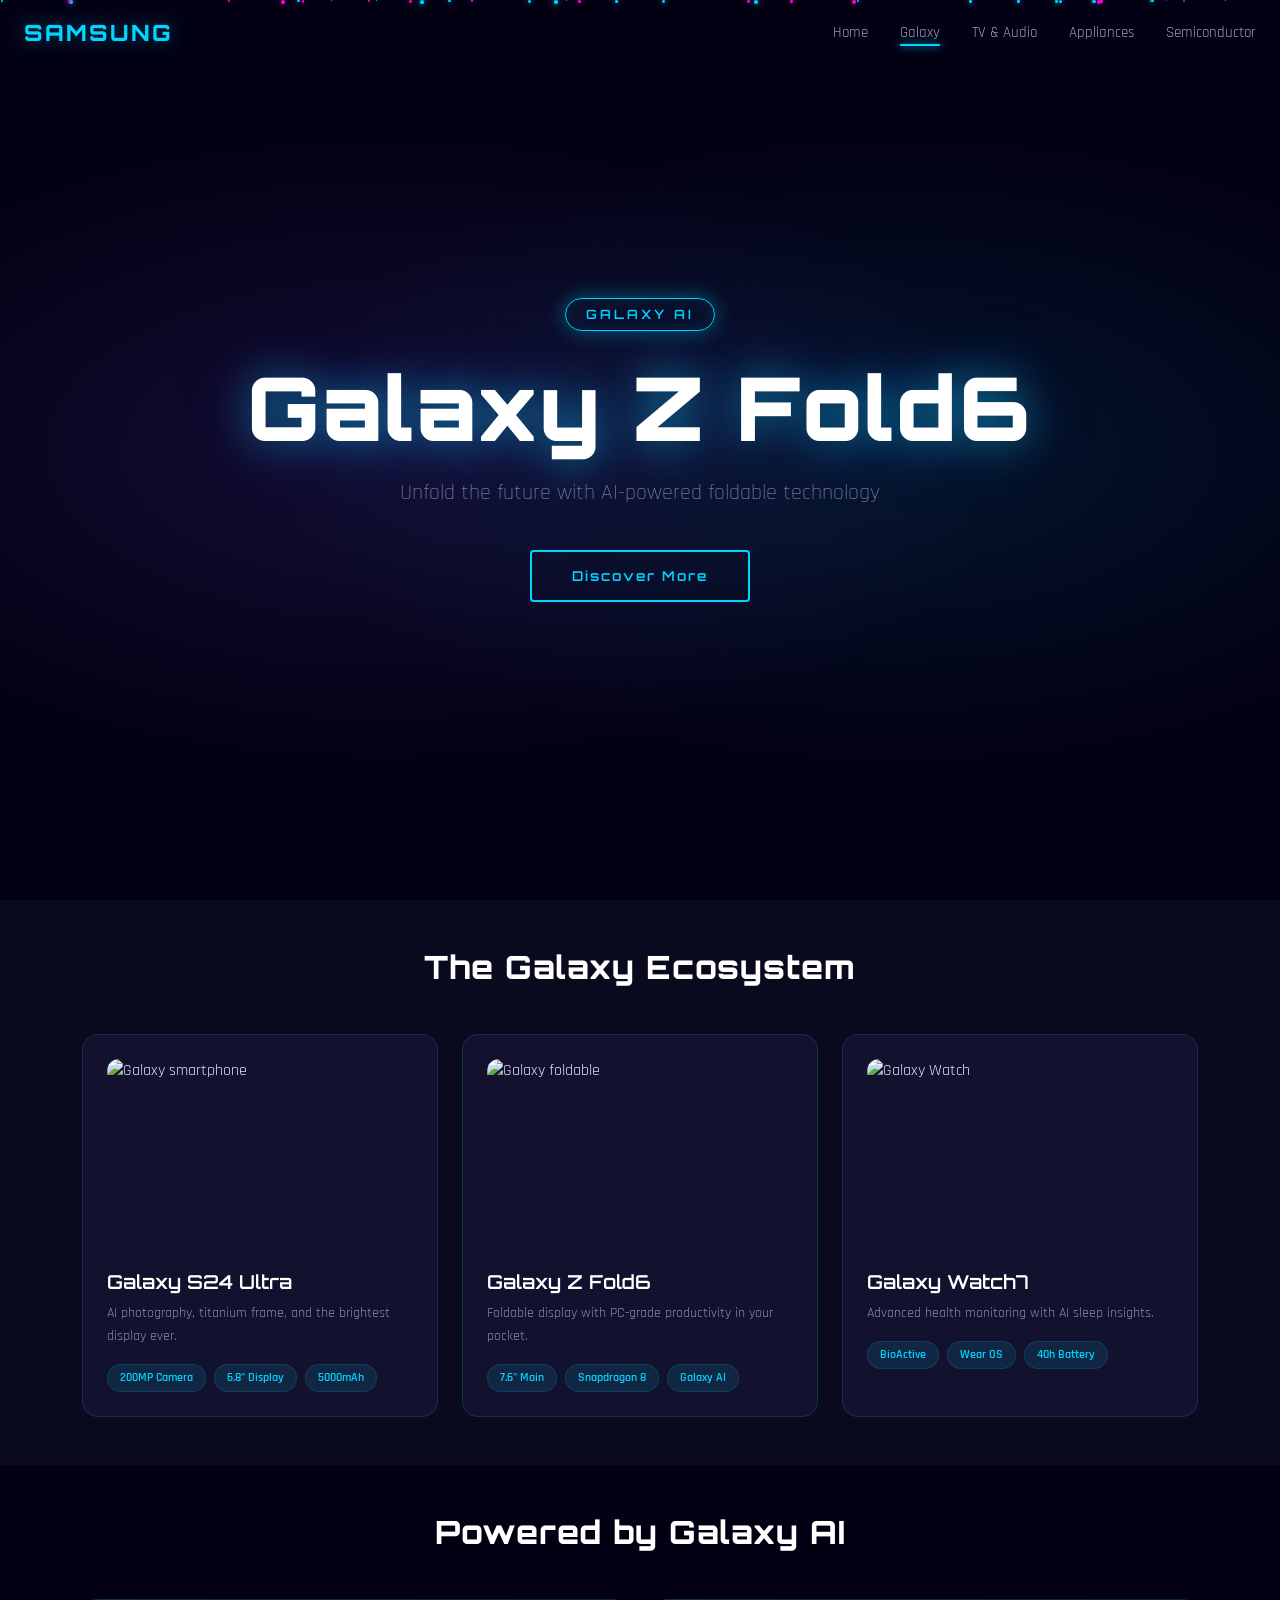
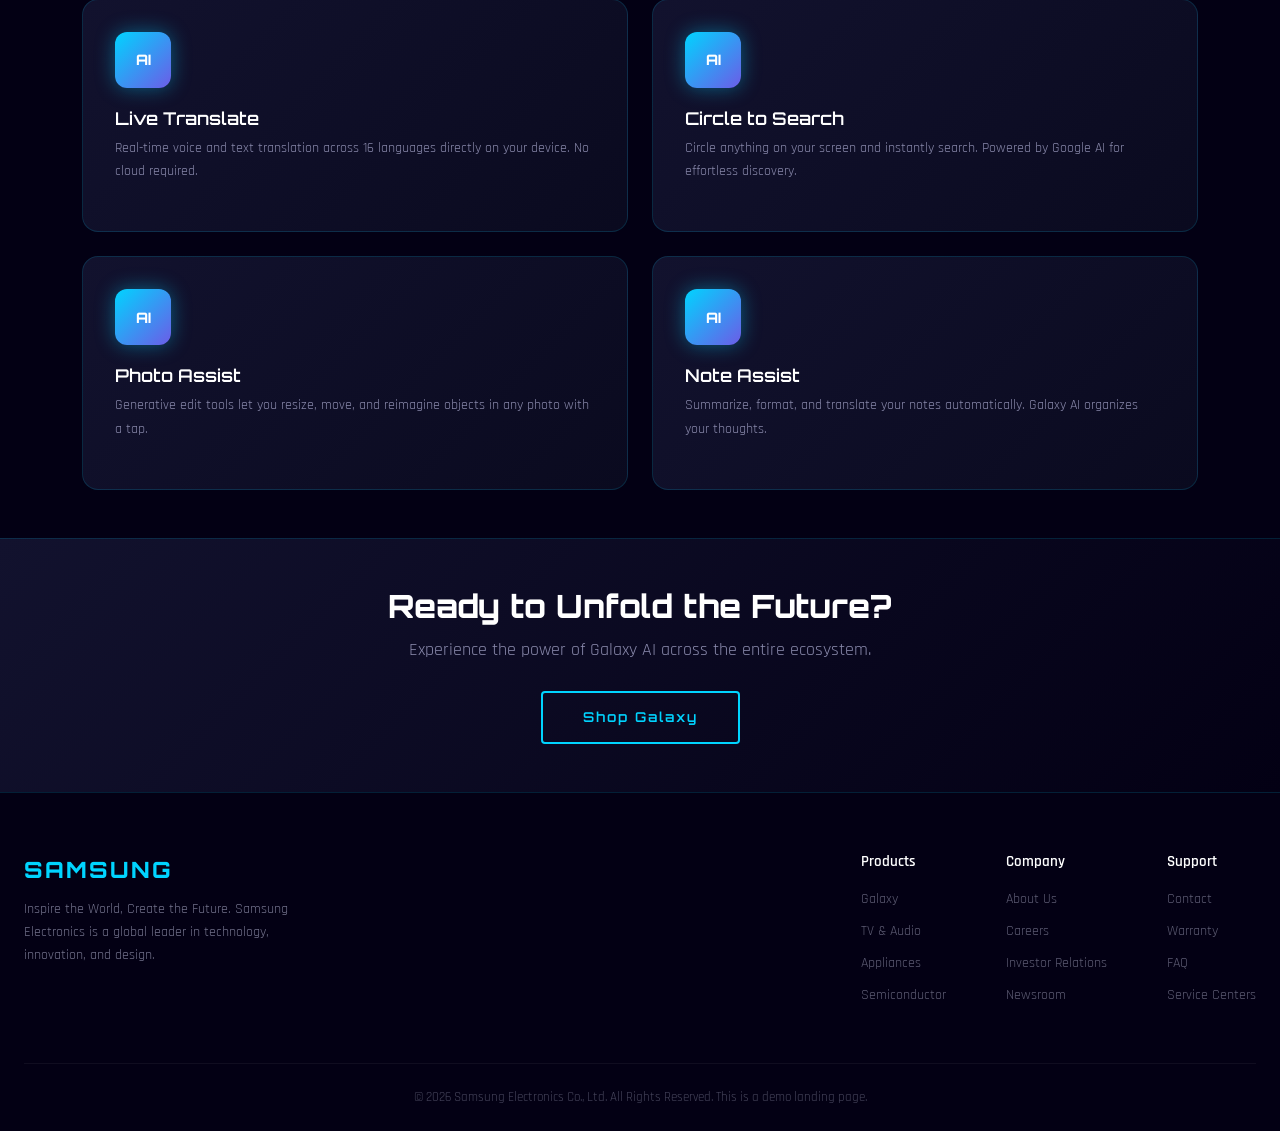
==== galaxy.html @ de54663b "Add files via upload" ====
<!doctype html>
<html lang="en">
  <head>
    <meta charset="UTF-8" />
    <link rel="icon" type="image/svg+xml" href="/vite.svg" />
    <meta name="viewport" content="width=device-width, initial-scale=1.0" />
    <title>Samsung | Galaxy</title>
    <link href="https://cdn.jsdelivr.net/npm/bootstrap@5.3.3/dist/css/bootstrap.min.css" rel="stylesheet" />
    <link href="https://fonts.googleapis.com/css2?family=Orbitron:wght@400;600;800;900&family=Rajdhani:wght@300;400;600&display=swap" rel="stylesheet" />
    <link rel="stylesheet" href="/styles/galaxy.css" />
  </head>
  <body>
    <div id="navbar"></div>

    <section class="galaxy-hero">
      <div class="galaxy-hero-bg"></div>
      <div class="galaxy-particles" id="particles"></div>
      <div class="galaxy-hero-content container">
        <div class="galaxy-tag animate-fade-up">GALAXY AI</div>
        <h1 class="galaxy-title animate-fade-up delay-1">Galaxy Z Fold6</h1>
        <p class="galaxy-subtitle animate-fade-up delay-2">Unfold the future with AI-powered foldable technology</p>
        <div class="galaxy-cta animate-fade-up delay-3">
          <button class="btn-galaxy-primary" id="discoverBtn">Discover More</button>
        </div>
      </div>
    </section>

    <section class="galaxy-devices py-5">
      <div class="container">
        <h2 class="galaxy-section-title text-center mb-5 reveal" data-page="galaxy">The Galaxy Ecosystem</h2>
        <div class="row g-4">
          <div class="col-lg-4 col-md-6">
            <div class="device-card reveal" data-page="galaxy">
              <div class="device-card-glow"></div>
              <div class="device-image-wrapper">
                <img src="https://images.pexels.com/photos/1447254/pexels-photo-1447254.jpeg?auto=compress&cs=tinysrgb&w=600" alt="Galaxy smartphone" />
              </div>
              <h3>Galaxy S24 Ultra</h3>
              <p>AI photography, titanium frame, and the brightest display ever.</p>
              <div class="device-specs">
                <span>200MP Camera</span>
                <span>6.8" Display</span>
                <span>5000mAh</span>
              </div>
            </div>
          </div>
          <div class="col-lg-4 col-md-6">
            <div class="device-card reveal" data-page="galaxy">
              <div class="device-card-glow"></div>
              <div class="device-image-wrapper">
                <img src="https://images.pexels.com/photos/1350462/pexels-photo-1350462.jpeg?auto=compress&cs=tinysrgb&w=600" alt="Galaxy foldable" />
              </div>
              <h3>Galaxy Z Fold6</h3>
              <p>Foldable display with PC-grade productivity in your pocket.</p>
              <div class="device-specs">
                <span>7.6" Main</span>
                <span>Snapdragon 8</span>
                <span>Galaxy AI</span>
              </div>
            </div>
          </div>
          <div class="col-lg-4 col-md-6">
            <div class="device-card reveal" data-page="galaxy">
              <div class="device-card-glow"></div>
              <div class="device-image-wrapper">
                <img src="https://images.pexels.com/photos/51011/pexels-photo-51011.jpeg?auto=compress&cs=tinysrgb&w=600" alt="Galaxy Watch" />
              </div>
              <h3>Galaxy Watch7</h3>
              <p>Advanced health monitoring with AI sleep insights.</p>
              <div class="device-specs">
                <span>BioActive</span>
                <span>Wear OS</span>
                <span>40h Battery</span>
              </div>
            </div>
          </div>
        </div>
      </div>
    </section>

    <section class="galaxy-features py-5">
      <div class="container">
        <h2 class="galaxy-section-title text-center mb-5 reveal" data-page="galaxy">Powered by Galaxy AI</h2>
        <div class="row g-4">
          <div class="col-md-6">
            <div class="feature-panel reveal" data-page="galaxy">
              <div class="feature-icon">AI</div>
              <h3>Live Translate</h3>
              <p>Real-time voice and text translation across 16 languages directly on your device. No cloud required.</p>
            </div>
          </div>
          <div class="col-md-6">
            <div class="feature-panel reveal" data-page="galaxy">
              <div class="feature-icon">AI</div>
              <h3>Circle to Search</h3>
              <p>Circle anything on your screen and instantly search. Powered by Google AI for effortless discovery.</p>
            </div>
          </div>
          <div class="col-md-6">
            <div class="feature-panel reveal" data-page="galaxy">
              <div class="feature-icon">AI</div>
              <h3>Photo Assist</h3>
              <p>Generative edit tools let you resize, move, and reimagine objects in any photo with a tap.</p>
            </div>
          </div>
          <div class="col-md-6">
            <div class="feature-panel reveal" data-page="galaxy">
              <div class="feature-icon">AI</div>
              <h3>Note Assist</h3>
              <p>Summarize, format, and translate your notes automatically. Galaxy AI organizes your thoughts.</p>
            </div>
          </div>
        </div>
      </div>
    </section>

    <section class="galaxy-cta-banner py-5">
      <div class="container text-center">
        <h2 class="reveal" data-page="galaxy">Ready to Unfold the Future?</h2>
        <p class="reveal" data-page="galaxy">Experience the power of Galaxy AI across the entire ecosystem.</p>
        <button class="btn-galaxy-primary reveal" data-page="galaxy" id="ctaBannerBtn">Shop Galaxy</button>
      </div>
    </section>

    <div id="footer"></div>
    <script type="module" src="/scripts/galaxy.js"></script>
  </body>
</html>
---- styles/galaxy.css ----
/* ===== GALAXY PAGE - Dark Futuristic Theme ===== */
:root {
  --galaxy-bg: #030014;
  --galaxy-surface: #0a0a1f;
  --galaxy-surface-2: #12122e;
  --galaxy-primary: #00d4ff;
  --galaxy-primary-glow: rgba(0, 212, 255, 0.4);
  --galaxy-accent: #ff00d4;
  --galaxy-accent-glow: rgba(255, 0, 212, 0.3);
  --galaxy-purple: #6c5ce7;
  --galaxy-text: #e0e0ff;
  --galaxy-text-dim: #8888aa;
  --galaxy-border: rgba(0, 212, 255, 0.15);
  --galaxy-success: #00e676;
  --galaxy-warning: #ffab00;
  --galaxy-error: #ff1744;
  --galaxy-neutral-100: #1a1a2e;
  --galaxy-neutral-200: #16213e;
  --galaxy-neutral-300: #0f3460;
  --galaxy-neutral-400: #533483;
  --galaxy-neutral-500: #2a2a4a;
  --galaxy-neutral-600: #1e1e38;
  --galaxy-neutral-700: #15152b;
  --galaxy-neutral-800: #0d0d1f;
  --galaxy-neutral-900: #030014;
}

* { margin: 0; padding: 0; box-sizing: border-box; }

body {
  font-family: 'Rajdhani', sans-serif;
  background-color: var(--galaxy-bg);
  color: var(--galaxy-text);
  overflow-x: hidden;
}

/* ===== NAVBAR ===== */
.samsung-navbar {
  position: fixed;
  top: 0;
  left: 0;
  width: 100%;
  z-index: 1000;
  padding: 16px 0;
  transition: all 0.4s ease;
  background: transparent;
}

.samsung-navbar.scrolled {
  background: rgba(3, 0, 20, 0.9);
  backdrop-filter: blur(16px);
  border-bottom: 1px solid var(--galaxy-border);
  padding: 8px 0;
}

.samsung-navbar .nav-container {
  display: flex;
  justify-content: space-between;
  align-items: center;
  max-width: 1280px;
  margin: 0 auto;
  padding: 0 24px;
}

.samsung-navbar .nav-logo {
  font-family: 'Orbitron', sans-serif;
  font-size: 1.4rem;
  font-weight: 800;
  color: var(--galaxy-primary);
  text-decoration: none;
  letter-spacing: 2px;
  text-shadow: 0 0 20px var(--galaxy-primary-glow);
}

.samsung-navbar .nav-links {
  display: flex;
  gap: 32px;
  align-items: center;
  list-style: none;
  margin: 0;
}

.samsung-navbar .nav-links a {
  color: rgba(224, 224, 255, 0.7);
  text-decoration: none;
  font-size: 0.95rem;
  font-weight: 400;
  transition: all 0.3s ease;
  position: relative;
}

.samsung-navbar .nav-links a:hover {
  color: var(--galaxy-primary);
  text-shadow: 0 0 10px var(--galaxy-primary-glow);
}

.samsung-navbar .nav-links a::after {
  content: '';
  position: absolute;
  bottom: -4px;
  left: 0;
  width: 0;
  height: 2px;
  background: var(--galaxy-primary);
  box-shadow: 0 0 8px var(--galaxy-primary);
  transition: width 0.3s ease;
}

.samsung-navbar .nav-links a:hover::after,
.samsung-navbar .nav-links a.active::after {
  width: 100%;
}

.samsung-navbar .nav-toggle {
  display: none;
  background: none;
  border: none;
  color: var(--galaxy-primary);
  font-size: 1.5rem;
  cursor: pointer;
}

@media (max-width: 768px) {
  .samsung-navbar .nav-links {
    display: none;
    position: absolute;
    top: 100%;
    left: 0;
    width: 100%;
    background: rgba(3, 0, 20, 0.95);
    flex-direction: column;
    padding: 20px;
    gap: 16px;
    border-bottom: 1px solid var(--galaxy-border);
  }
  .samsung-navbar .nav-links.open { display: flex; }
  .samsung-navbar .nav-toggle { display: block; }
}

/* ===== HERO ===== */
.galaxy-hero {
  height: 100vh;
  min-height: 600px;
  position: relative;
  display: flex;
  align-items: center;
  justify-content: center;
  overflow: hidden;
  background: var(--galaxy-bg);
}

.galaxy-hero-bg {
  position: absolute;
  inset: 0;
  background: radial-gradient(ellipse at 30% 50%, rgba(108, 92, 231, 0.15) 0%, transparent 50%),
              radial-gradient(ellipse at 70% 50%, rgba(0, 212, 255, 0.1) 0%, transparent 50%);
}

.galaxy-particles {
  position: absolute;
  inset: 0;
  pointer-events: none;
}

.particle {
  position: absolute;
  width: 2px;
  height: 2px;
  background: var(--galaxy-primary);
  border-radius: 50%;
  box-shadow: 0 0 6px var(--galaxy-primary);
  animation: floatParticle linear infinite;
}

@keyframes floatParticle {
  0% { transform: translateY(100vh) scale(0); opacity: 0; }
  10% { opacity: 1; }
  90% { opacity: 1; }
  100% { transform: translateY(-10vh) scale(1); opacity: 0; }
}

.galaxy-hero-content {
  text-align: center;
  z-index: 2;
  position: relative;
}

.galaxy-tag {
  display: inline-block;
  padding: 6px 20px;
  border: 1px solid var(--galaxy-primary);
  border-radius: 30px;
  color: var(--galaxy-primary);
  font-family: 'Orbitron', sans-serif;
  font-size: 0.8rem;
  font-weight: 600;
  letter-spacing: 3px;
  margin-bottom: 24px;
  box-shadow: 0 0 20px var(--galaxy-primary-glow), inset 0 0 20px rgba(0, 212, 255, 0.1);
}

.galaxy-title {
  font-family: 'Orbitron', sans-serif;
  font-size: clamp(2.5rem, 7vw, 5.5rem);
  font-weight: 900;
  color: white;
  letter-spacing: 2px;
  text-shadow: 0 0 40px rgba(0, 212, 255, 0.5), 0 0 80px rgba(108, 92, 231, 0.3);
}

.galaxy-subtitle {
  font-size: clamp(1rem, 2.5vw, 1.4rem);
  color: var(--galaxy-text-dim);
  margin-top: 16px;
  font-weight: 300;
}

.galaxy-cta {
  margin-top: 40px;
}

.btn-galaxy-primary {
  padding: 14px 40px;
  background: transparent;
  color: var(--galaxy-primary);
  border: 2px solid var(--galaxy-primary);
  border-radius: 4px;
  font-family: 'Orbitron', sans-serif;
  font-size: 0.85rem;
  font-weight: 600;
  letter-spacing: 2px;
  cursor: pointer;
  transition: all 0.3s ease;
  position: relative;
  overflow: hidden;
}

.btn-galaxy-primary::before {
  content: '';
  position: absolute;
  top: 0;
  left: -100%;
  width: 100%;
  height: 100%;
  background: linear-gradient(90deg, transparent, var(--galaxy-primary-glow), transparent);
  transition: left 0.5s ease;
}

.btn-galaxy-primary:hover {
  background: var(--galaxy-primary);
  color: var(--galaxy-bg);
  box-shadow: 0 0 30px var(--galaxy-primary-glow);
}

.btn-galaxy-primary:hover::before {
  left: 100%;
}

/* ===== DEVICES SECTION ===== */
.galaxy-devices {
  background: var(--galaxy-surface);
}

.galaxy-section-title {
  font-family: 'Orbitron', sans-serif;
  font-size: 2rem;
  font-weight: 800;
  color: white;
  letter-spacing: 1px;
}

.device-card {
  background: var(--galaxy-surface-2);
  border-radius: 16px;
  padding: 24px;
  border: 1px solid var(--galaxy-border);
  transition: all 0.4s ease;
  height: 100%;
  position: relative;
  overflow: hidden;
}

.device-card-glow {
  position: absolute;
  top: 0;
  left: 0;
  width: 100%;
  height: 100%;
  background: radial-gradient(circle at 50% 0%, var(--galaxy-primary-glow), transparent 60%);
  opacity: 0;
  transition: opacity 0.4s ease;
  pointer-events: none;
}

.device-card:hover {
  transform: translateY(-8px);
  border-color: var(--galaxy-primary);
  box-shadow: 0 20px 50px rgba(0, 212, 255, 0.15);
}

.device-card:hover .device-card-glow {
  opacity: 0.3;
}

.device-image-wrapper {
  border-radius: 12px;
  overflow: hidden;
  margin-bottom: 20px;
  aspect-ratio: 16/10;
}

.device-image-wrapper img {
  width: 100%;
  height: 100%;
  object-fit: cover;
  transition: transform 0.5s ease;
}

.device-card:hover .device-image-wrapper img {
  transform: scale(1.08);
}

.device-card h3 {
  font-family: 'Orbitron', sans-serif;
  font-size: 1.2rem;
  font-weight: 600;
  color: white;
  margin-bottom: 8px;
}

.device-card p {
  color: var(--galaxy-text-dim);
  font-size: 0.9rem;
  line-height: 1.6;
  margin-bottom: 16px;
}

.device-specs {
  display: flex;
  gap: 8px;
  flex-wrap: wrap;
}

.device-specs span {
  padding: 4px 12px;
  background: rgba(0, 212, 255, 0.1);
  border: 1px solid var(--galaxy-border);
  border-radius: 20px;
  font-size: 0.75rem;
  color: var(--galaxy-primary);
  font-weight: 600;
}

/* ===== FEATURES ===== */
.galaxy-features {
  background: var(--galaxy-bg);
}

.feature-panel {
  background: linear-gradient(135deg, var(--galaxy-surface-2), var(--galaxy-surface));
  border-radius: 16px;
  padding: 32px;
  border: 1px solid var(--galaxy-border);
  transition: all 0.3s ease;
  height: 100%;
}

.feature-panel:hover {
  border-color: var(--galaxy-accent);
  box-shadow: 0 10px 30px rgba(255, 0, 212, 0.1);
}

.feature-icon {
  width: 56px;
  height: 56px;
  border-radius: 12px;
  background: linear-gradient(135deg, var(--galaxy-primary), var(--galaxy-purple));
  color: white;
  font-family: 'Orbitron', sans-serif;
  font-size: 0.9rem;
  font-weight: 800;
  display: flex;
  align-items: center;
  justify-content: center;
  margin-bottom: 20px;
  box-shadow: 0 0 20px var(--galaxy-primary-glow);
}

.feature-panel h3 {
  font-family: 'Orbitron', sans-serif;
  font-size: 1.1rem;
  font-weight: 600;
  color: white;
  margin-bottom: 8px;
}

.feature-panel p {
  color: var(--galaxy-text-dim);
  font-size: 0.9rem;
  line-height: 1.6;
}

/* ===== CTA BANNER ===== */
.galaxy-cta-banner {
  background: linear-gradient(135deg, var(--galaxy-surface-2), var(--galaxy-bg));
  border-top: 1px solid var(--galaxy-border);
}

.galaxy-cta-banner h2 {
  font-family: 'Orbitron', sans-serif;
  font-size: 2rem;
  font-weight: 800;
  color: white;
  margin-bottom: 12px;
}

.galaxy-cta-banner p {
  color: var(--galaxy-text-dim);
  font-size: 1.1rem;
  margin-bottom: 28px;
}

/* ===== FOOTER ===== */
.samsung-footer {
  background: var(--galaxy-neutral-900);
  color: rgba(224, 224, 255, 0.5);
  padding: 60px 0 24px;
  border-top: 1px solid var(--galaxy-border);
}

.samsung-footer .footer-container {
  max-width: 1280px;
  margin: 0 auto;
  padding: 0 24px;
}

.samsung-footer .footer-top {
  display: flex;
  justify-content: space-between;
  flex-wrap: wrap;
  gap: 40px;
  margin-bottom: 40px;
}

.samsung-footer .footer-brand {
  font-family: 'Orbitron', sans-serif;
  font-size: 1.4rem;
  font-weight: 800;
  color: var(--galaxy-primary);
  margin-bottom: 12px;
  letter-spacing: 2px;
}

.samsung-footer .footer-tagline {
  font-size: 0.9rem;
  max-width: 300px;
  line-height: 1.6;
}

.samsung-footer .footer-links {
  display: flex;
  gap: 60px;
  flex-wrap: wrap;
}

.samsung-footer .footer-col h4 {
  color: white;
  font-size: 0.95rem;
  font-weight: 600;
  margin-bottom: 16px;
}

.samsung-footer .footer-col ul {
  list-style: none;
  padding: 0;
}

.samsung-footer .footer-col ul li {
  margin-bottom: 8px;
}

.samsung-footer .footer-col ul li a {
  color: rgba(224, 224, 255, 0.4);
  text-decoration: none;
  font-size: 0.85rem;
  transition: color 0.2s ease;
}

.samsung-footer .footer-col ul li a:hover {
  color: var(--galaxy-primary);
}

.samsung-footer .footer-bottom {
  border-top: 1px solid rgba(255,255,255,0.05);
  padding-top: 24px;
  text-align: center;
  font-size: 0.8rem;
  color: rgba(224, 224, 255, 0.3);
}

/* ===== ANIMATIONS ===== */
.animate-fade-up {
  opacity: 0;
  transform: translateY(40px);
  animation: fadeUp 0.8s ease forwards;
}

.delay-1 { animation-delay: 0.2s; }
.delay-2 { animation-delay: 0.4s; }
.delay-3 { animation-delay: 0.6s; }

@keyframes fadeUp {
  to { opacity: 1; transform: translateY(0); }
}

.reveal {
  opacity: 0;
  transform: translateY(40px);
  transition: opacity 0.7s ease, transform 0.7s ease;
}

.reveal.visible {
  opacity: 1;
  transform: translateY(0);
}

/* ===== TOAST ===== */
.samsung-toast {
  position: fixed;
  bottom: 30px;
  right: 30px;
  background: var(--galaxy-surface-2);
  color: var(--galaxy-primary);
  border: 1px solid var(--galaxy-primary);
  padding: 16px 28px;
  border-radius: 8px;
  font-family: 'Orbitron', sans-serif;
  font-size: 0.85rem;
  font-weight: 600;
  letter-spacing: 1px;
  box-shadow: 0 10px 40px var(--galaxy-primary-glow);
  z-index: 9999;
  transform: translateX(400px);
  opacity: 0;
  transition: all 0.4s ease;
}

.samsung-toast.show {
  transform: translateX(0);
  opacity: 1;
}
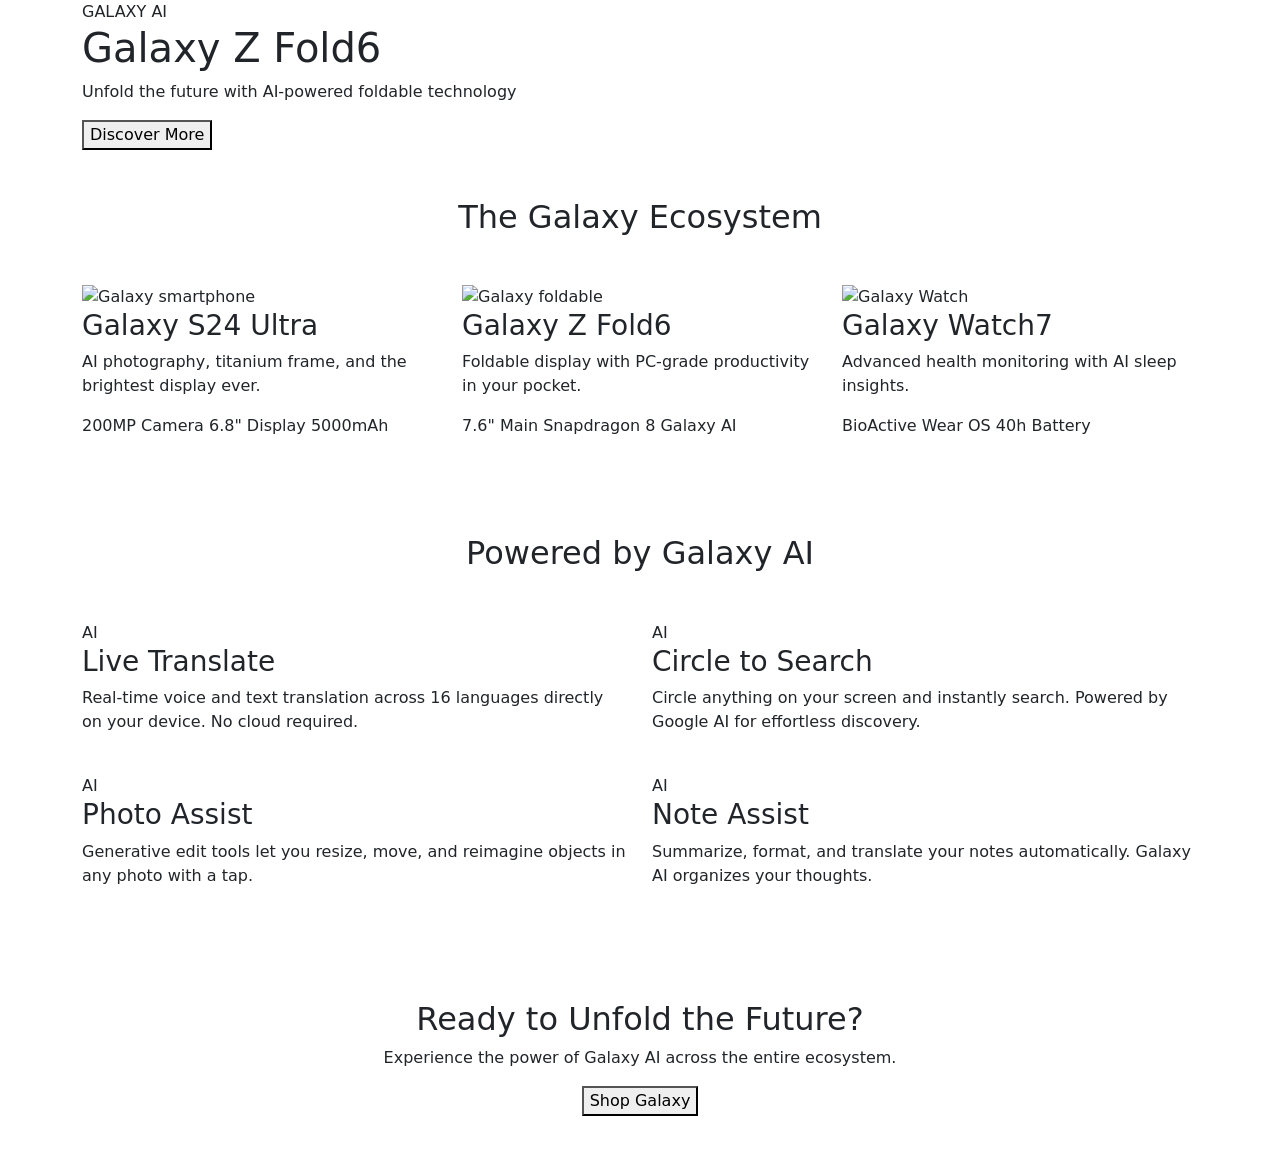
==== commit d1717b95: "Add files via upload" ====
--- a/galaxy.html
+++ b/galaxy.html
@@ -7,7 +7,7 @@
     <title>Samsung | Galaxy</title>
     <link href="https://cdn.jsdelivr.net/npm/bootstrap@5.3.3/dist/css/bootstrap.min.css" rel="stylesheet" />
     <link href="https://fonts.googleapis.com/css2?family=Orbitron:wght@400;600;800;900&family=Rajdhani:wght@300;400;600&display=swap" rel="stylesheet" />
-    <link rel="stylesheet" href="/styles/galaxy.css" />
+    <link rel="stylesheet" href="styles/galaxy.css" />
   </head>
   <body>
     <div id="navbar"></div>
@@ -123,6 +123,6 @@
     </section>
 
     <div id="footer"></div>
-    <script type="module" src="/scripts/galaxy.js"></script>
+    <script type="module" src="scripts/galaxy.js"></script>
   </body>
 </html>
